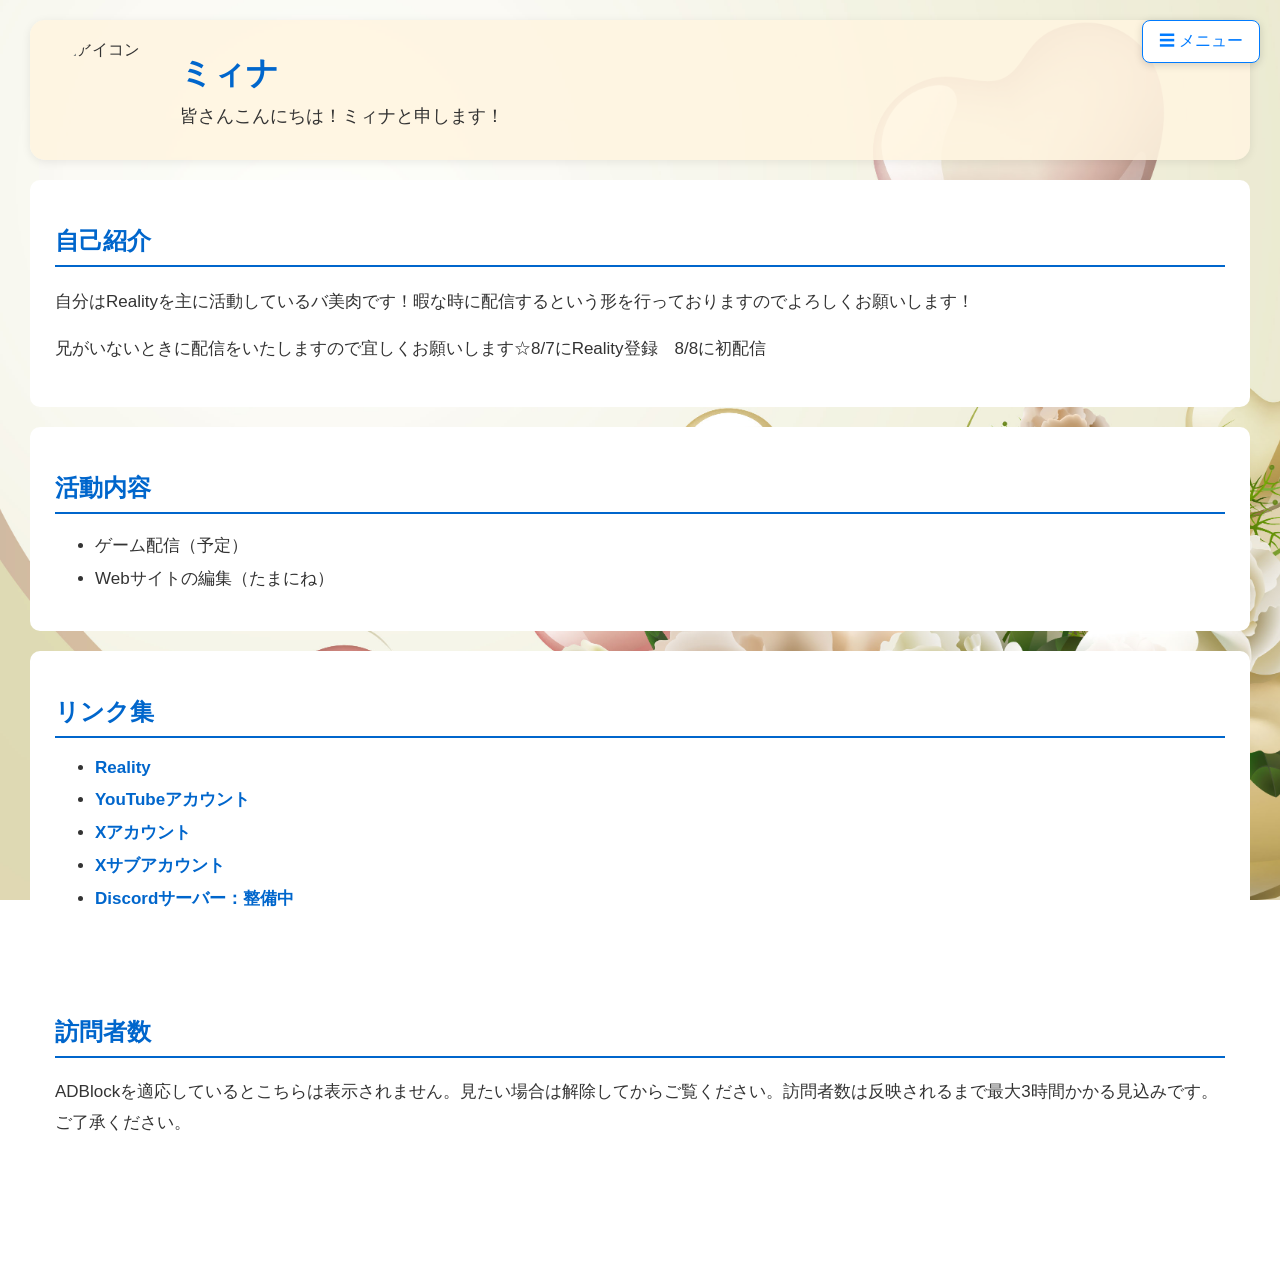
==== index.html @ 9935350e "Update index.html" ====
<!DOCTYPE html>
<html lang="ja">

<head>
<meta charset="UTF-8">
<meta name="viewport" content="width=device-width, initial-scale=1.0">
<title>ミィナのWebサイト</title>
<link rel="icon" type="image/x-icon" href="/miina_website/favicon.ico">
<link rel="icon" type="image/png" href="/miina_website/icon.png">
<link rel="apple-touch-icon" href="/miina_website/favicon.ico">
<link rel="stylesheet" href="style.css">
</head>

<body>
<button id="menuButton" class="menu-button" onclick="toggleMenu()">☰ メニュー</button>

<nav id="sideMenu" class="side-menu">
<h2>メニュー</h2>
<a href="./">🏠 ホーム</a>
<a href="2nd/dice.html">🎲 ダイス</a>
<a href="2nd/member.html">🙍 バッチ取得者への待遇</a>
<a href="2nd/materials.html">🖼 使用素材</a>
<a href="2nd/business.html">💼 企業様への連絡</a>
<a href="debug.html">⚙ デバック</a>
<a href="2nd/login.html">🔐 ログイン</a>
</nav>

<script>
function toggleMenu() {
const menu = document.getElementById("sideMenu");
menu.classList.toggle("open");
}
document.querySelectorAll("#sideMenu a").forEach(link => {
link.addEventListener("click", function() {
document.getElementById("sideMenu").classList.remove("open");
});
});
</script>


<div class="profile"><img src="/miina_website/icon.png" alt="アイコン"><div class="profile-text">
<h1>ミィナ</h1><p>皆さんこんにちは！ミィナと申します！</p></div></div>

<section class="content"><h2>自己紹介</h2>
<p>自分はRealityを主に活動しているバ美肉です！暇な時に配信するという形を行っておりますのでよろしくお願いします！</p>
<p>兄がいないときに配信をいたしますので宜しくお願いします☆8/7にReality登録　8/8に初配信</p>
</section>

<!-- 活動内容 -->
<section class="content">
<h2>活動内容</h2>
<ul>
<li>ゲーム配信（予定）</li>
<li>Webサイトの編集（たまにね）</li>
</ul>
</section>
    
<!-- アカウント -->
<section class="content">
<h2>リンク集</h2>
<ul>
<li><a href="https://reality.app/profile/669b90c2?adj_t=8ogcewh_z9yhix5" target="_blank" rel="noopener noreferrer">Reality</a></li>
<li><a href="https://www.youtube.com/@miina_reality" target="_blank" rel="noopener noreferrer">YouTubeアカウント</a></li>
<li><a href="https://x.com/Miina_himajin_" target="_blank" rel="noopener noreferrer">Xアカウント</a></li>
<li><a href="https://x.com/miina_himajin" target="_blank" rel="noopener noreferrer">Xサブアカウント</a></li>
<li><a href="https://discord.gg/mbYHTpaKBD" target="_blank" rel="noopener noreferrer">Discordサーバー：整備中</a></li>
</ul>
</section>
    
<!-- 訪問者数 -->
<section class="content">
<h2>訪問者数</h2>
<p>ADBlockを適応しているとこちらは表示されません。見たい場合は解除してからご覧ください。訪問者数は反映されるまで最大3時間かかる見込みです。ご了承ください。</p>
<iframe src="https://miina-reality-goatcounter.goatcounter.com/counter//miina_website/.html"style="border: 0; width: 200px; height: 80px;"title="訪問者数"></iframe>
</section>

<!-- GoatCounter -->
<script data-goatcounter="https://miina-reality-goatcounter.goatcounter.com/count" async src="https://gc.zgo.at/count.js">
</script>

</body>
</html>

<!-- このサイトの裏側を見ている皆さんこんにちは！ -->
---- style.css ----
/* ページ全体 */
html {
    background-image: url("./background.jpg");
    background-size: cover;
    background-position: center;
    background-repeat: no-repeat;
    background-attachment: fixed;
    min-height: 100%;
}

body {
    background: transparent;
    color: #333333;
    font-family: sans-serif;
    margin: 0;
    min-height: 100vh;
}

/* 横方向だけはみ出し防止 */
html,
body {
    width: 100%;
    max-width: 100%;
    overflow-x: hidden;
}

/* 右上メニュー */
.menu-button {
    position: fixed;
    top: 20px;
    right: 20px;
    z-index: 1001;
    padding: 10px 16px;
    border: 1px solid #007bff;
    border-radius: 8px;
    background: white;
    color: #007bff;
    font-size: 16px;
    cursor: pointer;
    box-shadow: 0 2px 8px rgba(0, 0, 0, 0.15);
}

.menu-button:hover {
    background: #f0f7ff;
}

/* 右側から出てくるメニュー */
.side-menu {
    position: fixed;
    top: 0;
    right: -300px;
    width: 260px;
    height: 100vh;
    z-index: 1000;
    padding: 80px 20px 20px;
    background: white;
    box-shadow: -4px 0 12px rgba(0, 0, 0, 0.2);
    transition: right 0.3s ease;
    box-sizing: border-box;
}

.side-menu.open {
    right: 0;
}

.side-menu h2 {
    margin-top: 0;
    padding-bottom: 10px;
    border-bottom: 2px solid #007bff;
    color: #007bff;
}

.side-menu a {
    display: block;
    padding: 14px 10px;
    color: #007bff;
    text-decoration: none;
    border-bottom: 1px solid #ddd;
}

.side-menu a:hover {
    background: #f0f7ff;
}

/* プロフィール */
.profile {
    display: flex;
    align-items: center;
    padding: 20px 30px;
    margin: 20px 30px;
    background-color: rgba(255, 245, 225, 0.88);
    border-radius: 15px;
    box-shadow: 0 2px 10px rgba(0, 0, 0, 0.08);
}

.profile img {
    width: 100px;
    height: 100px;
    border-radius: 50%;
    object-fit: cover;
}

.profile-text {
    margin-left: 20px;
}

.profile-text h1 {
    color: #0066cc;
    font-size: 32px;
    margin: 0 0 8px 0;
}

.profile-text p {
    font-size: 18px;
    margin: 0;
}

/* コンテンツ */
.content {
    background-color: white;
    margin: 20px 30px;
    padding: 25px;
    border-radius: 10px;
}

.content h2 {
    color: #0066cc;
    border-bottom: 2px solid #0066cc;
    padding-bottom: 8px;
}

.content p {
    font-size: 17px;
    line-height: 1.8;
}

.content li {
    margin-bottom: 10px;
    font-size: 17px;
}

.content a {
    color: #0066cc;
    text-decoration: none;
    font-weight: bold;
}

.content a:hover {
    color: #ff66aa;
    text-decoration: underline;
}

/* アカウント状態（debug.html専用・折りたたみ式） */
#account-status {
    position: fixed;
    right: 20px;
    bottom: 20px;
    z-index: 2000;
    box-sizing: border-box;
    cursor: pointer;
    user-select: none;
}

#account-status.account-status-collapsed {
    width: 52px;
    height: 52px;
    padding: 0;
    display: flex;
    align-items: center;
    justify-content: center;
    background: white;
    border: 1px solid #007bff;
    border-radius: 10px;
    box-shadow: 0 2px 8px rgba(0, 0, 0, 0.15);
}

#account-status-toggle {
    color: #007bff;
    font-size: 25px;
    line-height: 1;
}

#account-status.account-status-expanded {
    width: 240px;
    max-width: calc(100vw - 40px);
    padding: 15px;
    background: white;
    border: 1px solid #007bff;
    border-radius: 10px;
    box-shadow: 0 2px 8px rgba(0, 0, 0, 0.15);
}

#account-status.account-status-expanded #account-status-toggle {
    display: none;
}

#account-status-panel {
    display: none;
}

#account-status.account-status-expanded #account-status-panel {
    display: block;
}

#account-status h3 {
    margin: 0 0 10px 0;
    padding-bottom: 8px;
    border-bottom: 2px solid #007bff;
    color: #007bff;
}

#account-status-content {
    line-height: 1.7;
    word-break: break-word;
}

#account-status-content a {
    color: #0066cc;
    font-weight: bold;
    text-decoration: none;
}

#account-status-content a:hover {
    color: #ff66aa;
    text-decoration: underline;
}

/* スマホ用レイアウト */
@media screen and (max-width: 600px) {
    html {
        background-image: url("./background2.jpg");
        background-size: cover;
        background-position: center;
        background-repeat: no-repeat;
        background-attachment: fixed;
    }

    .profile {
        padding: 20px;
    }

    .profile img {
        width: 65px;
        height: 65px;
    }

    .profile-text {
        margin-left: 15px;
    }

    .profile-text h1 {
        font-size: 24px;
        margin-bottom: 4px;
    }

    .profile-text p {
        font-size: 13px;
    }

    .content {
        margin: 15px;
        padding: 20px;
        border-radius: 10px;
    }

    .content h2 {
        font-size: 20px;
        padding-bottom: 6px;
        margin-top: 0;
    }

    .content p {
        font-size: 14px;
        line-height: 1.8;
    }

    .content li {
        font-size: 14px;
        margin-bottom: 8px;
    }

    .content a {
        font-size: 14px;
    }

    .top-buttons {
        position: fixed;
        top: 20px;
        right: 20px;
        z-index: 1000;
        display: flex;
        gap: 8px;
        align-items: center;
    }
    #account-status { right: 12px; bottom: 12px; }

    #account-status.account-status-expanded { max-width: calc(100vw - 24px); }
}
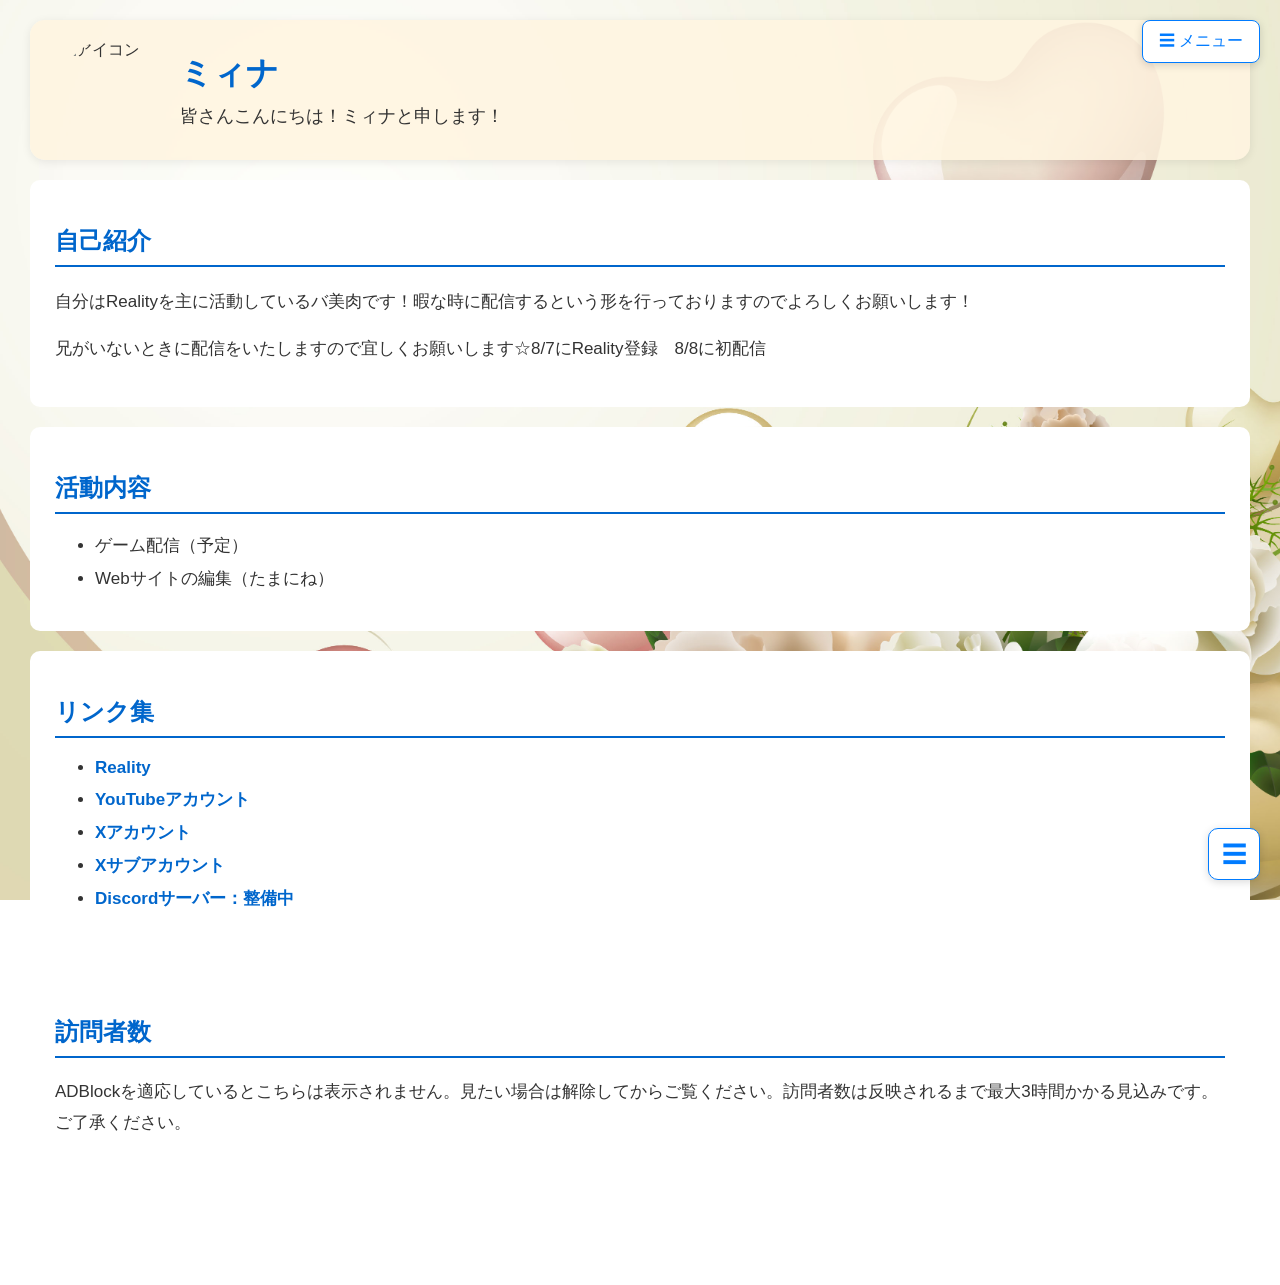
==== commit cae3fed8: "Add files via upload" ====
--- a/index.html
+++ b/index.html
@@ -78,7 +78,21 @@
 <script data-goatcounter="https://miina-reality-goatcounter.goatcounter.com/count" async src="https://gc.zgo.at/count.js">
 </script>
 
+<!-- 共通アカウント状態 -->
+<div id="account-status" class="account-status-collapsed"
+     role="button"
+     tabindex="0"
+     aria-expanded="false"
+     aria-label="アカウント状態を開く">
+    <div id="account-status-toggle" aria-hidden="true">☰</div>
+    <div id="account-status-panel">
+        <h3>アカウント状態</h3>
+        <div id="account-status-content">読み込み中...</div>
+    </div>
+</div>
+<script src="account-status.js"></script>
+<!-- このサイトの裏側を見ている皆さんこんにちは！ -->
 </body>
 </html>
 
-<!-- このサイトの裏側を見ている皆さんこんにちは！ -->
+
--- a/style.css
+++ b/style.css
@@ -150,7 +150,7 @@
     text-decoration: underline;
 }
 
-/* アカウント状態（debug.html専用・折りたたみ式） */
+/* アカウント状態（全HTML共通・折りたたみ式） */
 #account-status {
     position: fixed;
     right: 20px;
@@ -225,6 +225,28 @@
     text-decoration: underline;
 }
 
+
+.account-status-line {
+    margin-top: 8px;
+}
+
+.account-status-message {
+    margin-top: 8px;
+}
+
+.account-status-login-link {
+    display: inline-block;
+    margin-top: 10px;
+    color: #0066cc;
+    font-weight: bold;
+    text-decoration: none;
+}
+
+.account-status-login-link:hover {
+    color: #ff66aa;
+    text-decoration: underline;
+}
+
 /* スマホ用レイアウト */
 @media screen and (max-width: 600px) {
     html {
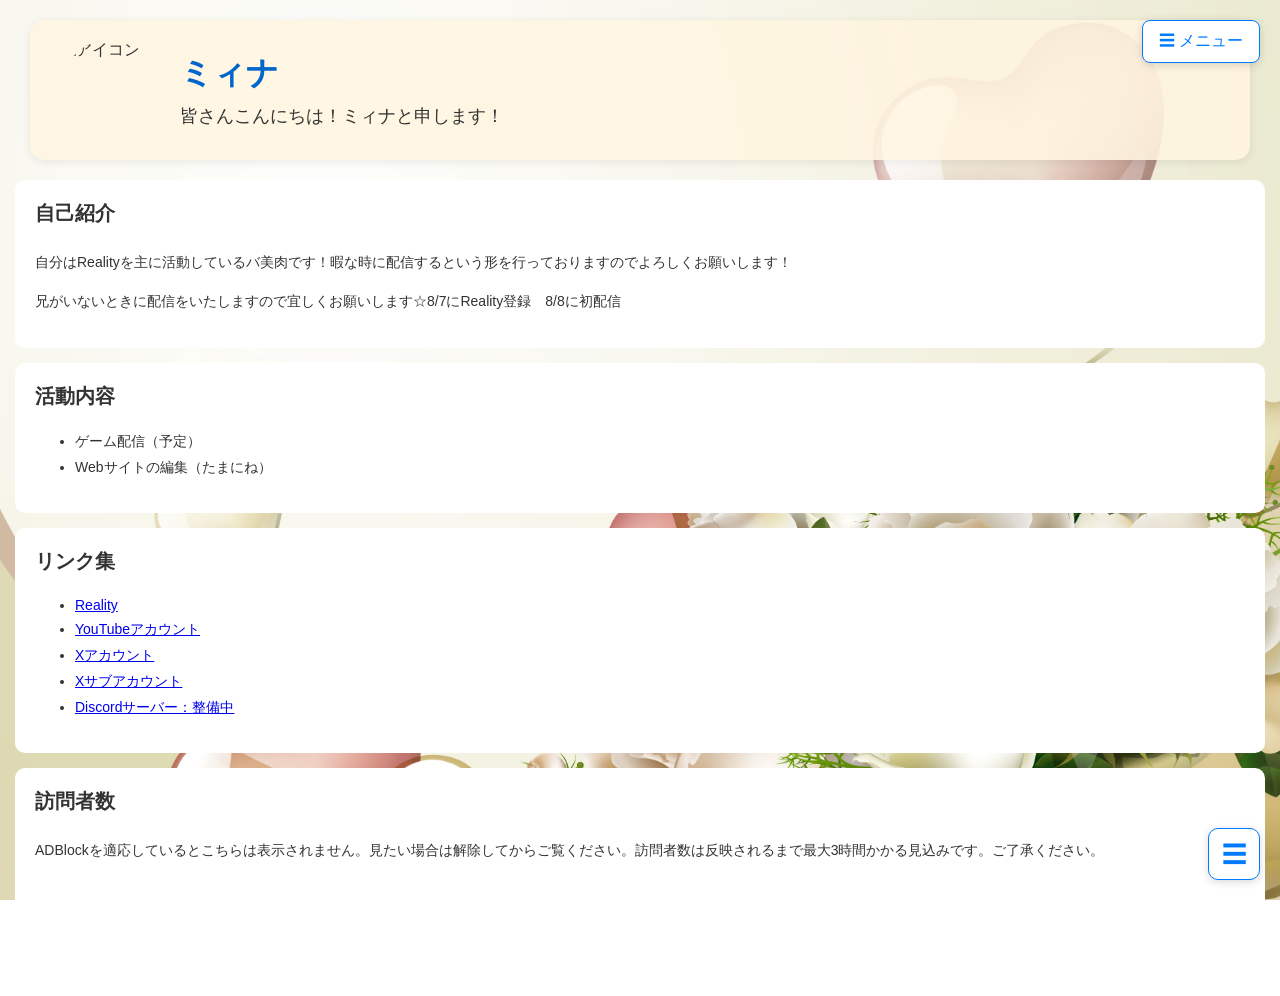
==== commit 8af7c2cb: "Update index.html" ====
--- a/index.html
+++ b/index.html
@@ -90,9 +90,7 @@
         <div id="account-status-content">読み込み中...</div>
     </div>
 </div>
-<script src="account-status.js"></script>
-<!-- このサイトの裏側を見ている皆さんこんにちは！ -->
-</body>
+<script src="account-status.js"></script></body>
 </html>
 
 
--- a/style.css
+++ b/style.css
@@ -117,38 +117,31 @@
 
 /* コンテンツ */
 .content {
-    background-color: white;
-    margin: 20px 30px;
-    padding: 25px;
-    border-radius: 10px;
-}
-
-.content h2 {
-    color: #0066cc;
-    border-bottom: 2px solid #0066cc;
-    padding-bottom: 8px;
-}
-
-.content p {
-    font-size: 17px;
-    line-height: 1.8;
-}
-
-.content li {
-    margin-bottom: 10px;
-    font-size: 17px;
-}
-
-.content a {
-    color: #0066cc;
-    text-decoration: none;
-    font-weight: bold;
-}
-
-.content a:hover {
-    color: #ff66aa;
-    text-decoration: underline;
-}
+        background-color: white;
+        margin: 15px;
+        padding: 20px;
+        border-radius: 10px;
+    }
+
+    .content h2 {
+        font-size: 20px;
+        padding-bottom: 6px;
+        margin-top: 0;
+    }
+
+    .content p {
+        font-size: 14px;
+        line-height: 1.8;
+    }
+
+    .content li {
+        font-size: 14px;
+        margin-bottom: 8px;
+    }
+
+    .content a {
+        font-size: 14px;
+    }
 
 /* アカウント状態（全HTML共通・折りたたみ式） */
 #account-status {
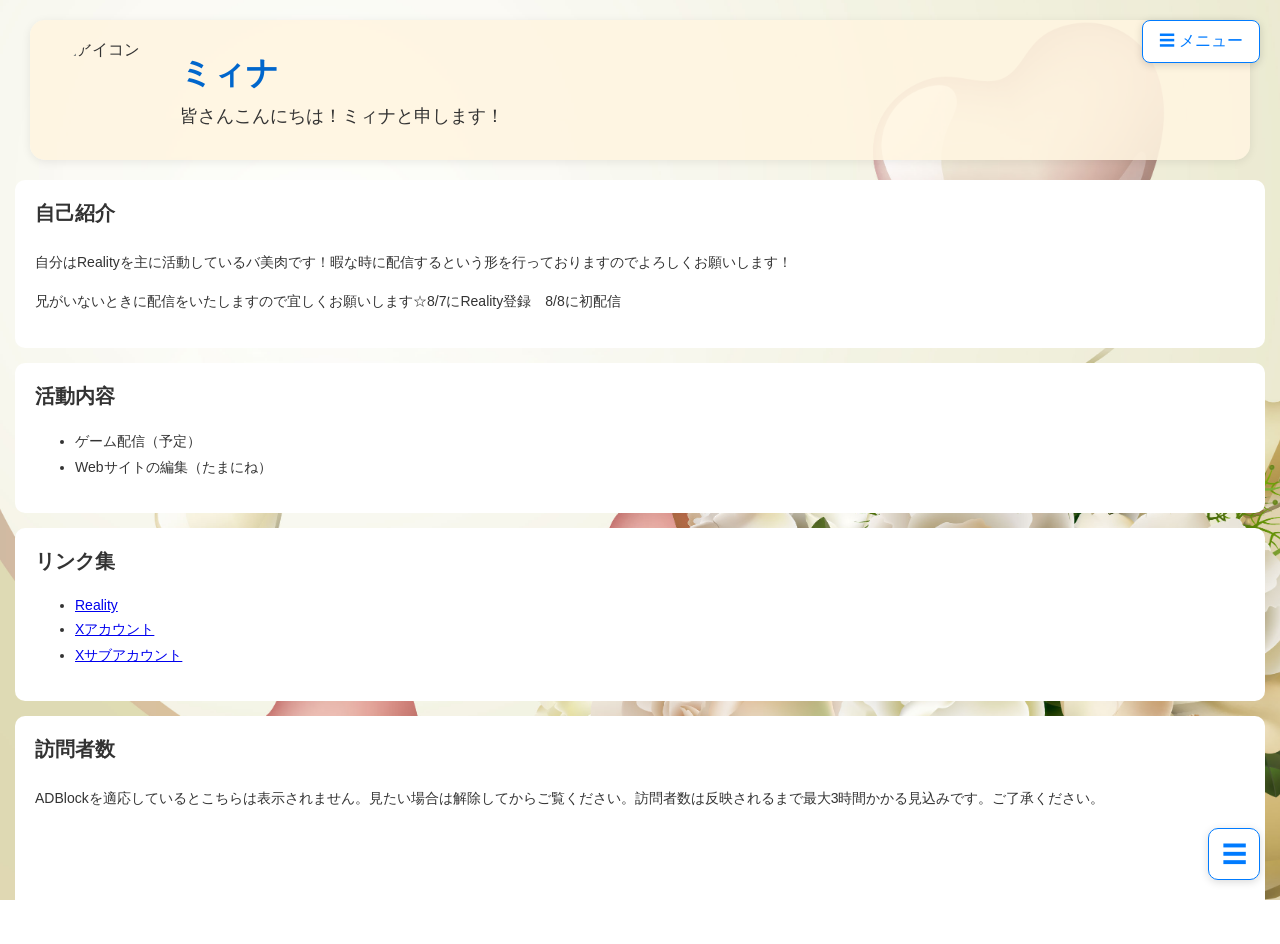
==== commit a133887a: "Update index.html" ====
--- a/index.html
+++ b/index.html
@@ -21,8 +21,7 @@
 <a href="2nd/member.html">🙍 バッチ取得者への待遇</a>
 <a href="2nd/materials.html">🖼 使用素材</a>
 <a href="2nd/business.html">💼 企業様への連絡</a>
-<a href="debug.html">⚙ デバック</a>
-<a href="2nd/login.html">🔐 ログイン</a>
+<a href="2nd/memo.html">📝 メモ帳</a>
 </nav>
 
 <script>
@@ -60,10 +59,8 @@
 <h2>リンク集</h2>
 <ul>
 <li><a href="https://reality.app/profile/669b90c2?adj_t=8ogcewh_z9yhix5" target="_blank" rel="noopener noreferrer">Reality</a></li>
-<li><a href="https://www.youtube.com/@miina_reality" target="_blank" rel="noopener noreferrer">YouTubeアカウント</a></li>
 <li><a href="https://x.com/Miina_himajin_" target="_blank" rel="noopener noreferrer">Xアカウント</a></li>
 <li><a href="https://x.com/miina_himajin" target="_blank" rel="noopener noreferrer">Xサブアカウント</a></li>
-<li><a href="https://discord.gg/mbYHTpaKBD" target="_blank" rel="noopener noreferrer">Discordサーバー：整備中</a></li>
 </ul>
 </section>
     
@@ -90,7 +87,9 @@
         <div id="account-status-content">読み込み中...</div>
     </div>
 </div>
-<script src="account-status.js"></script></body>
+<script src="2nd/auth.js"></script>
+<script src="3rd/localStorage.js"></script>
+<script src="3rd/account-status.js"></script></body>
 </html>
 
 
--- a/style.css
+++ b/style.css
@@ -311,3 +311,33 @@
 
     #account-status.account-status-expanded { max-width: calc(100vw - 24px); }
 }
+
+/* アカウント状態のログアウト */
+.account-status-logout-area {
+    margin-top: 12px;
+}
+
+.account-status-logout-button {
+    width: 100%;
+    padding: 9px 12px;
+    border: 1px solid #d9534f;
+    border-radius: 7px;
+    background: white;
+    color: #d9534f;
+    font-size: 14px;
+    font-weight: bold;
+    cursor: pointer;
+}
+
+.account-status-logout-button:hover:not(:disabled) {
+    background: #fff5f5;
+}
+
+.account-status-logout-button:disabled {
+    opacity: 0.65;
+    cursor: wait;
+}
+
+.account-status-error {
+    color: #d9534f;
+}
